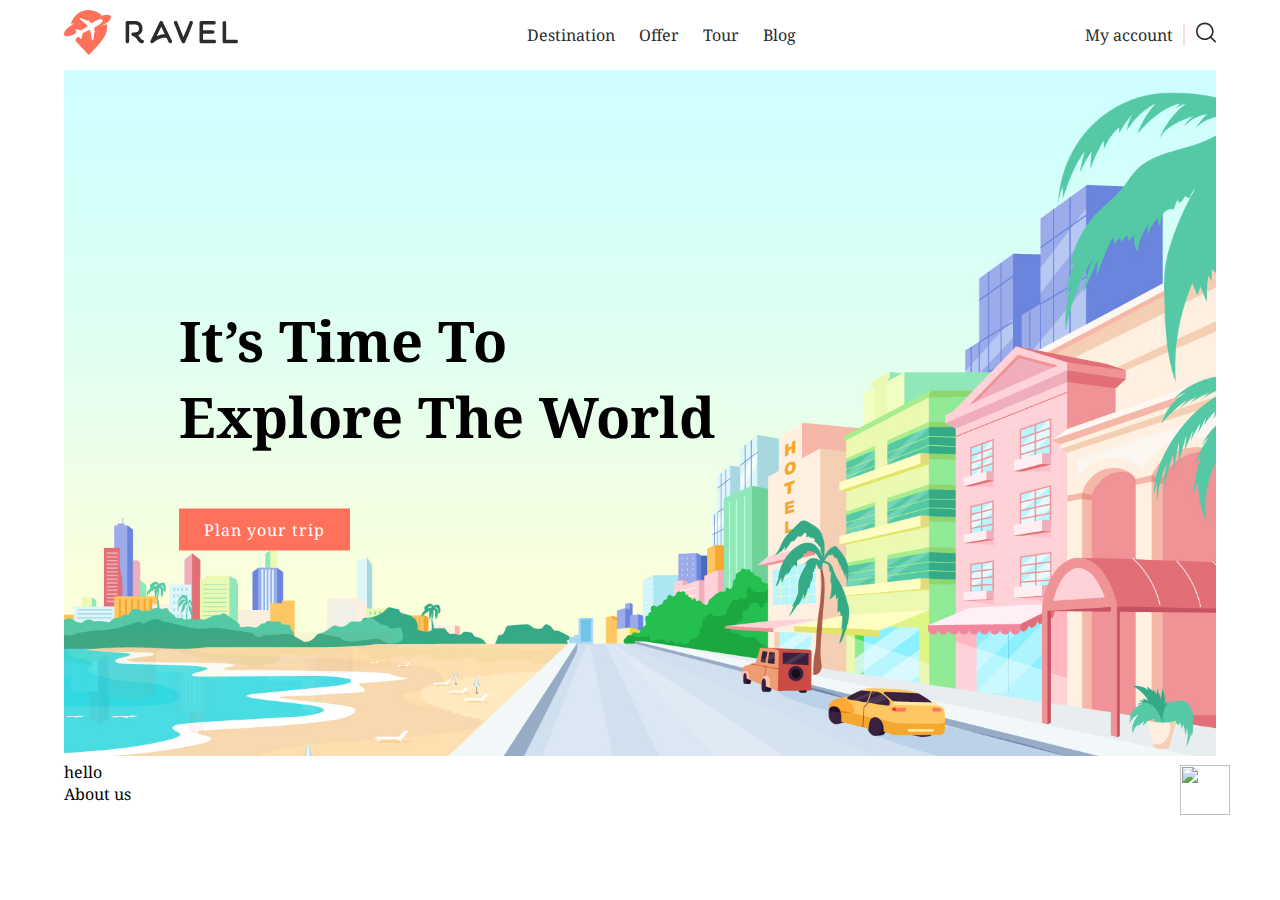
==== index.html @ 8230fc3e "first commit" ====
<!DOCTYPE html>
<html lang="en">
  <head>
    <meta charset="UTF-8" />
    <meta http-equiv="X-UA-Compatible" content="IE=edge" />
    <meta name="viewport" content="width=device-width, initial-scale=1.0" />
    <link rel="stylesheet" href="styles.css" />
    <link rel="preconnect" href="https://fonts.gstatic.com" />
    <link
      href="https://fonts.googleapis.com/css2?family=Noto+Serif:wght@400;700&display=swap"
      rel="stylesheet"
    />
    <link
      rel="icon"
      href="https://image.flaticon.com/icons/png/512/2070/2070857.png"
    />
    <title>World</title>
  </head>
  <body>
    <img class="button--top" src="https://image.flaticon.com/icons/png/512/992/992703.png" width="50" height="50" alt="" />
    <header>
      <a class="header__logo" href="#">
        <img src="img/logo.svg" alt="Ravel" />
      </a>
      <nav>
        <a href="#">Destination</a>
        <a href="#">Offer</a>
        <a href="#">Tour</a>
        <a href="#">Blog </a>
      </nav>
      <div class="acc_search">
        <a href="" class="acc__search"> My account </a>
        <div>
          <img src="img/search.svg" alt="Search" />
        </div>
      </div>
    </header>
    <main>
        <div class="main__banner">
            <img src="img/main_bg.png">
            <div class="main__info">
                <h1>It’s Time To <br>
                    Explore The World
                </h1>
                <button>
                    Plan your trip
                </button>
            </div>
        </div>

        <div>hello</div>
    </main>
    <section id="aboutus">About us</section>
  </body>
</html>
---- styles.css ----
* {
  margin: 0;
  padding: 0;
  font-family: "Noto Serif", serif;
}
a {
  text-decoration: none;
  color: #2c2c2c;
}

body {
  padding: 0 5%;
}
header {
  display: flex;
  align-items: center;
  height: 70px;
  justify-content: space-between;
  position: sticky;
  z-index: 1;
}
nav > a {
  margin: 0 10px;
}
.acc_search {
  display: flex;
  align-items: center;
}
.acc__search {
  display: flex;
  border-right: 2px solid rgba(241, 224, 221, 1);
  padding-right: 10px;
  margin-right: 10px;
}
.button--top {
  position: fixed;
  top: 85vh;
  right: 50px;
  z-index: 5;
}
main {
  position: sticky;
  top: 10px;
  height: calc(100vh-70px);
}
.main__banner {
  height: 100%;
  overflow-x: hidden;
  width: 100%;
}
.main__banner > img {
  width: 100%;
}
.main__info {
  position: absolute;
  top: 50%;
  left: 10%;
  transform: translateY(-50%);
}
.main__info > h1 {
    font-size: 56px;
    margin-bottom: 55px;
}
.main__info>button{
    border: none;
    padding: 10px 25px;
    font-size: 16px;
    background: rgba(255, 113, 91, 1);
    letter-spacing: 1px;
    color: white;
}
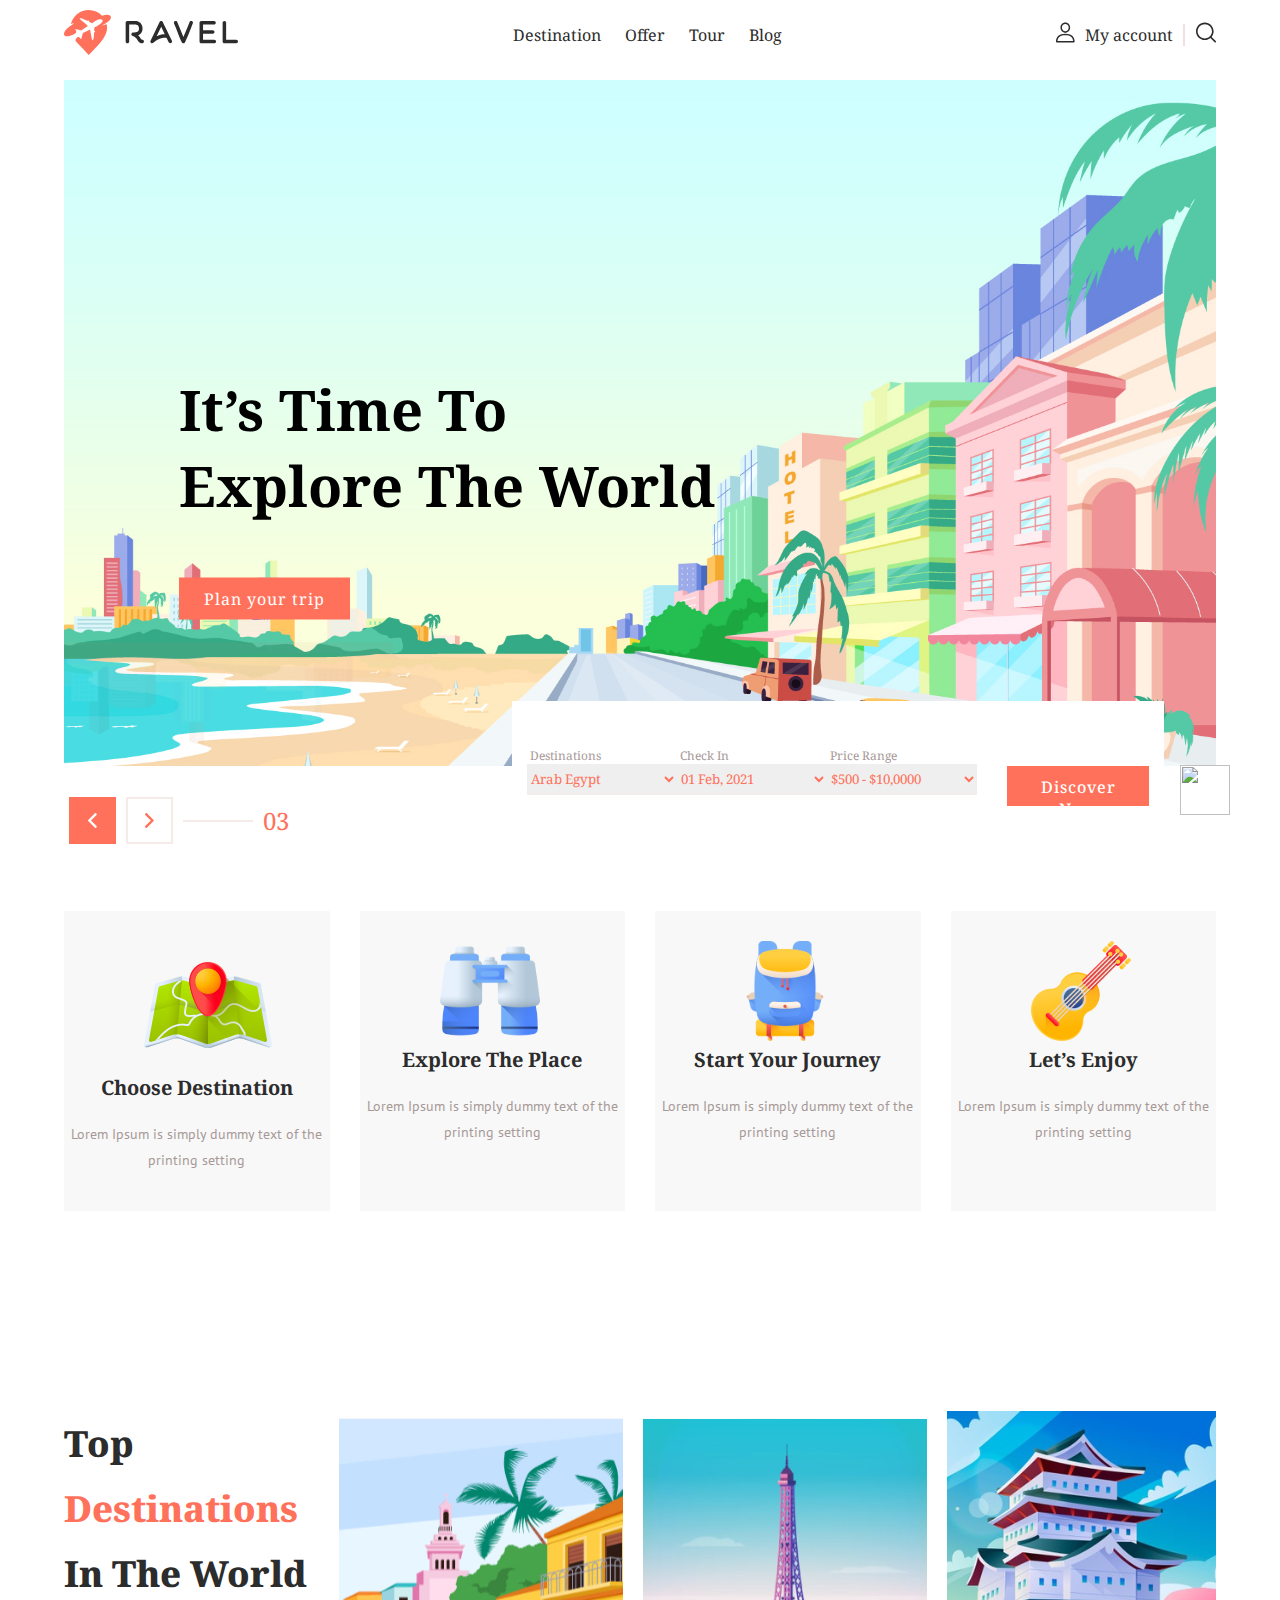
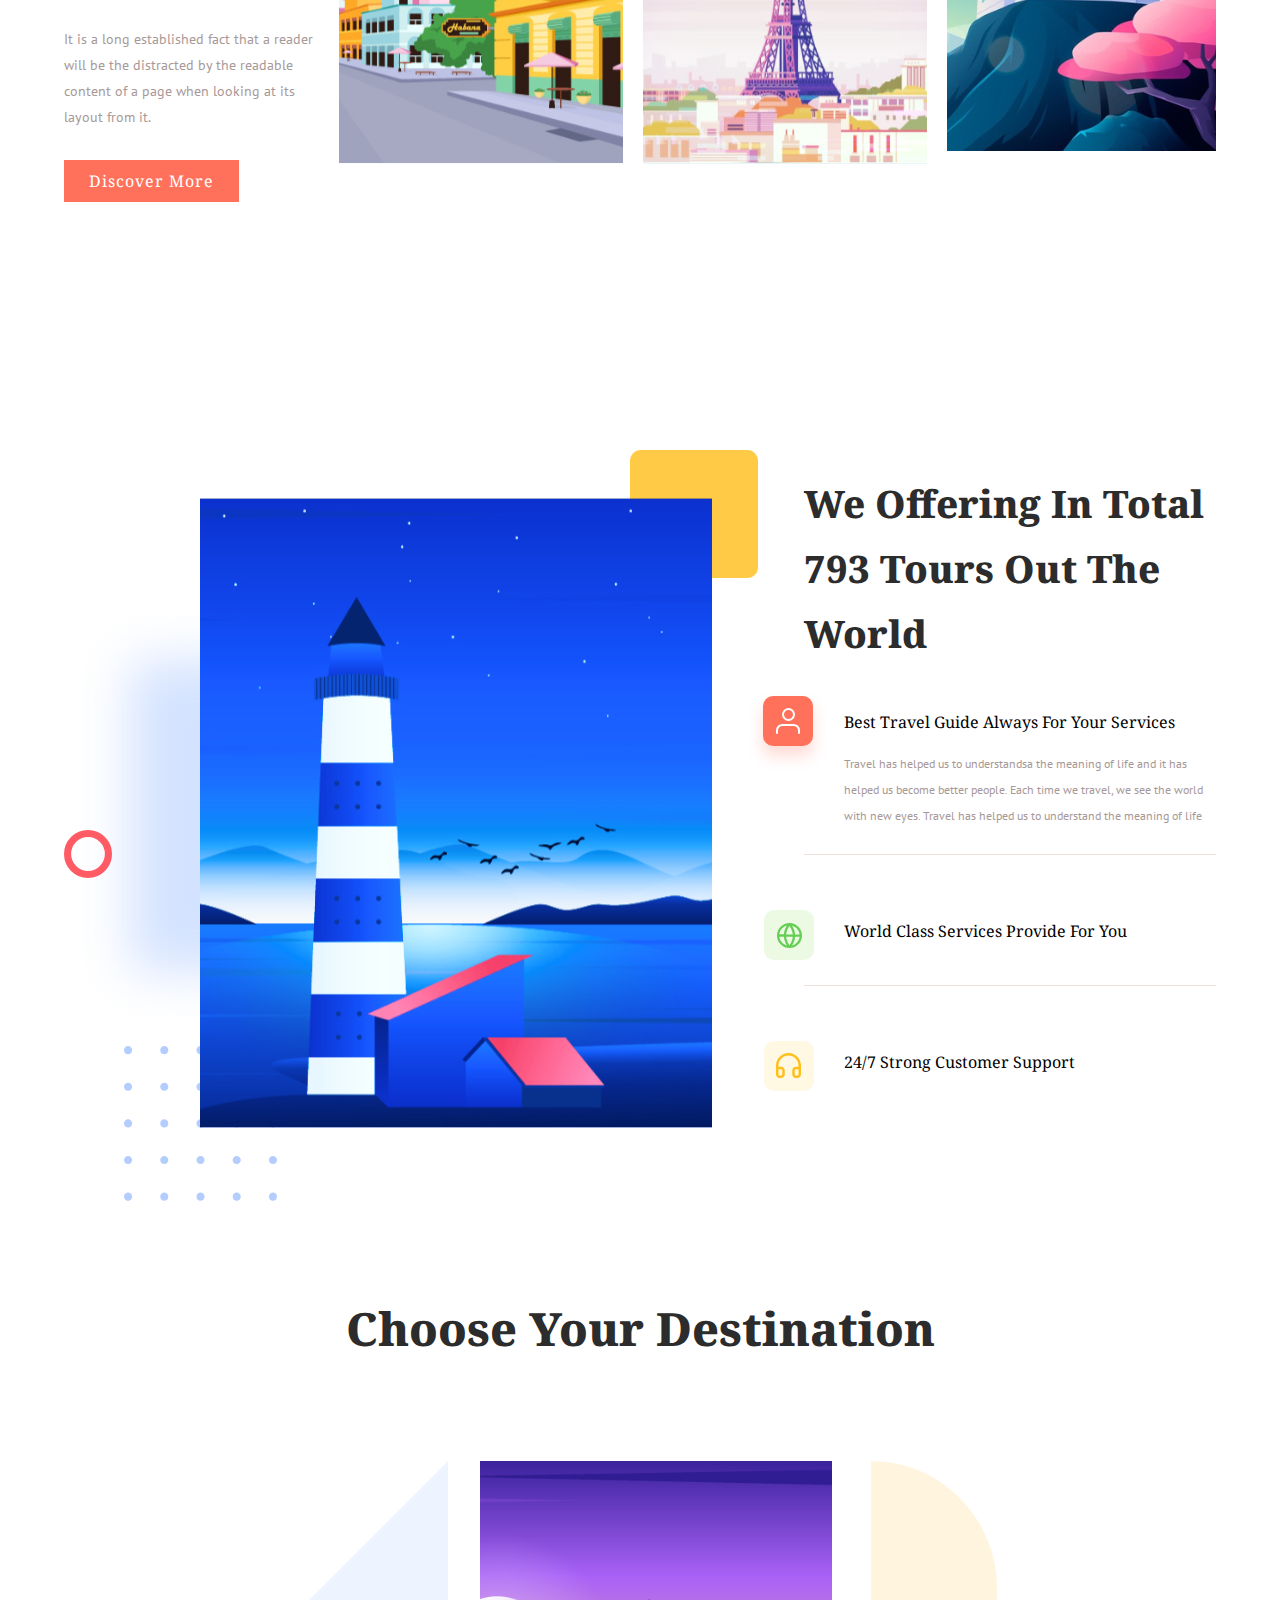
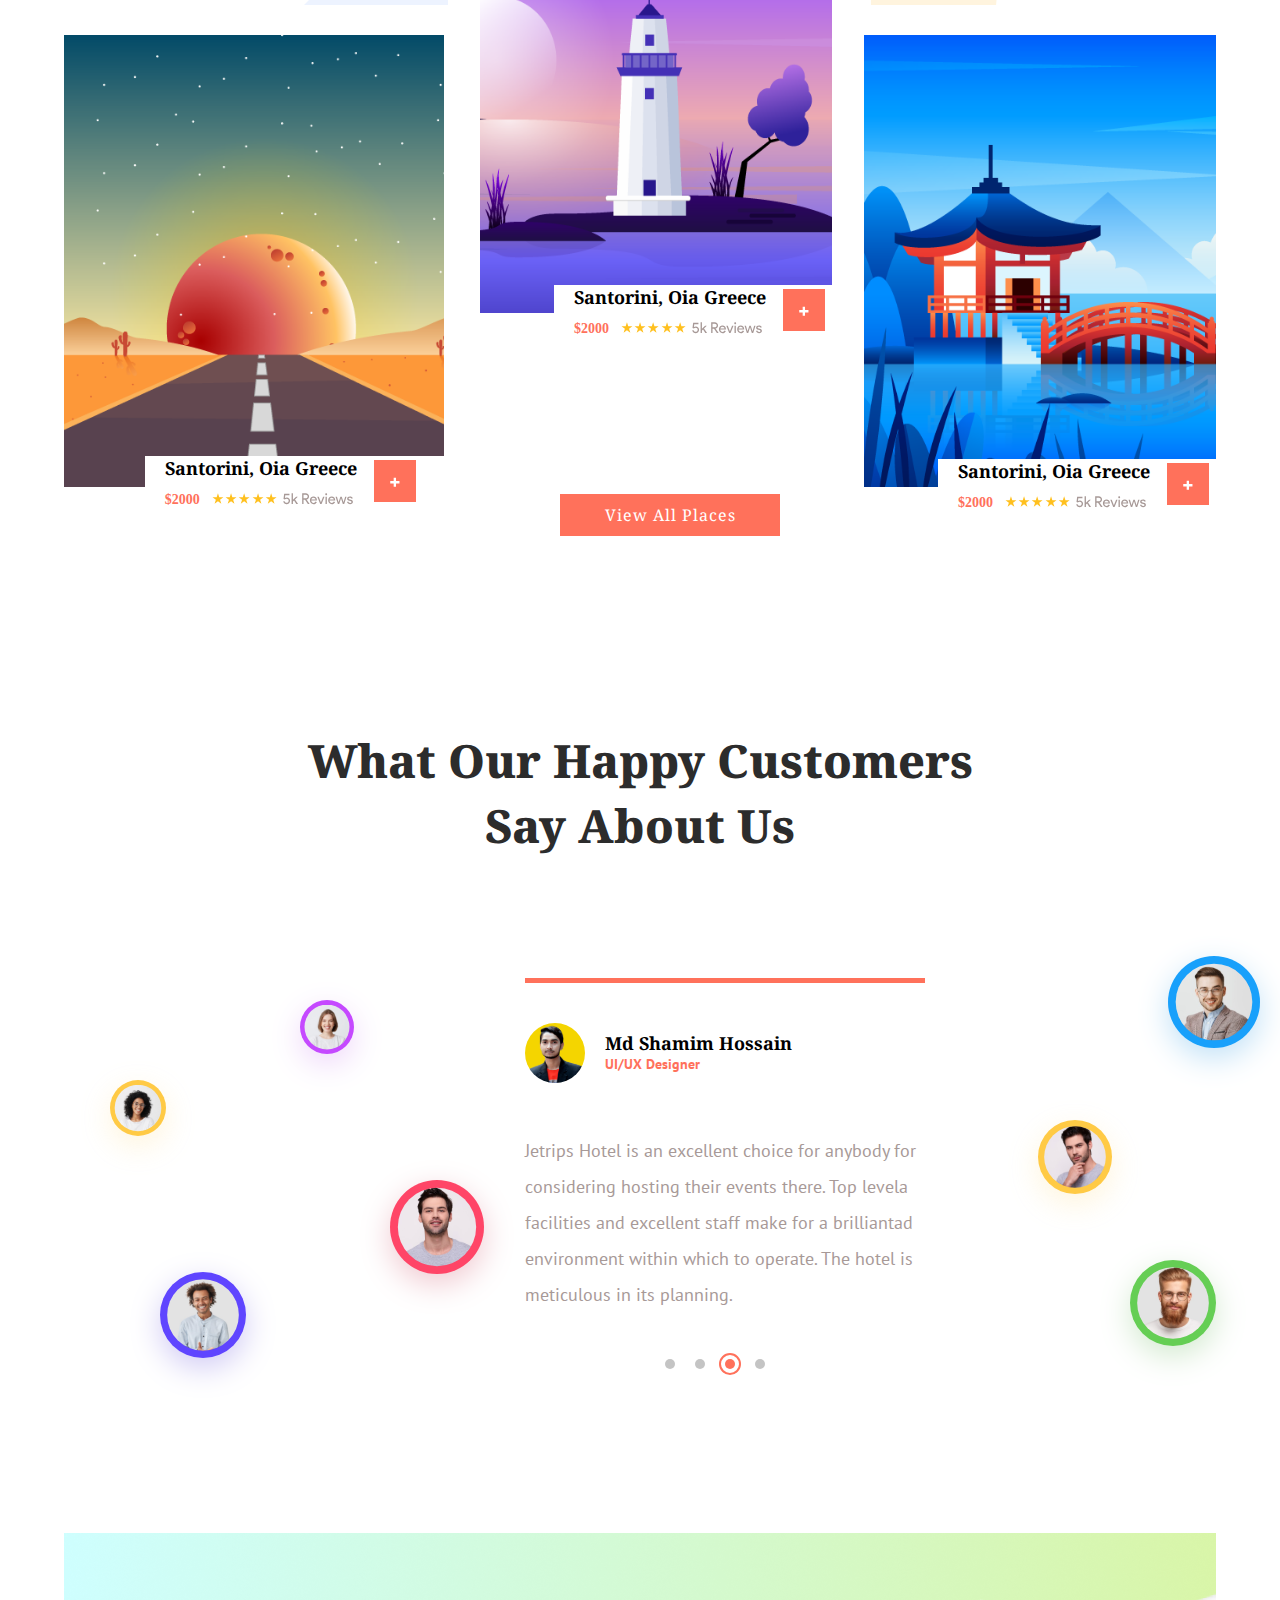
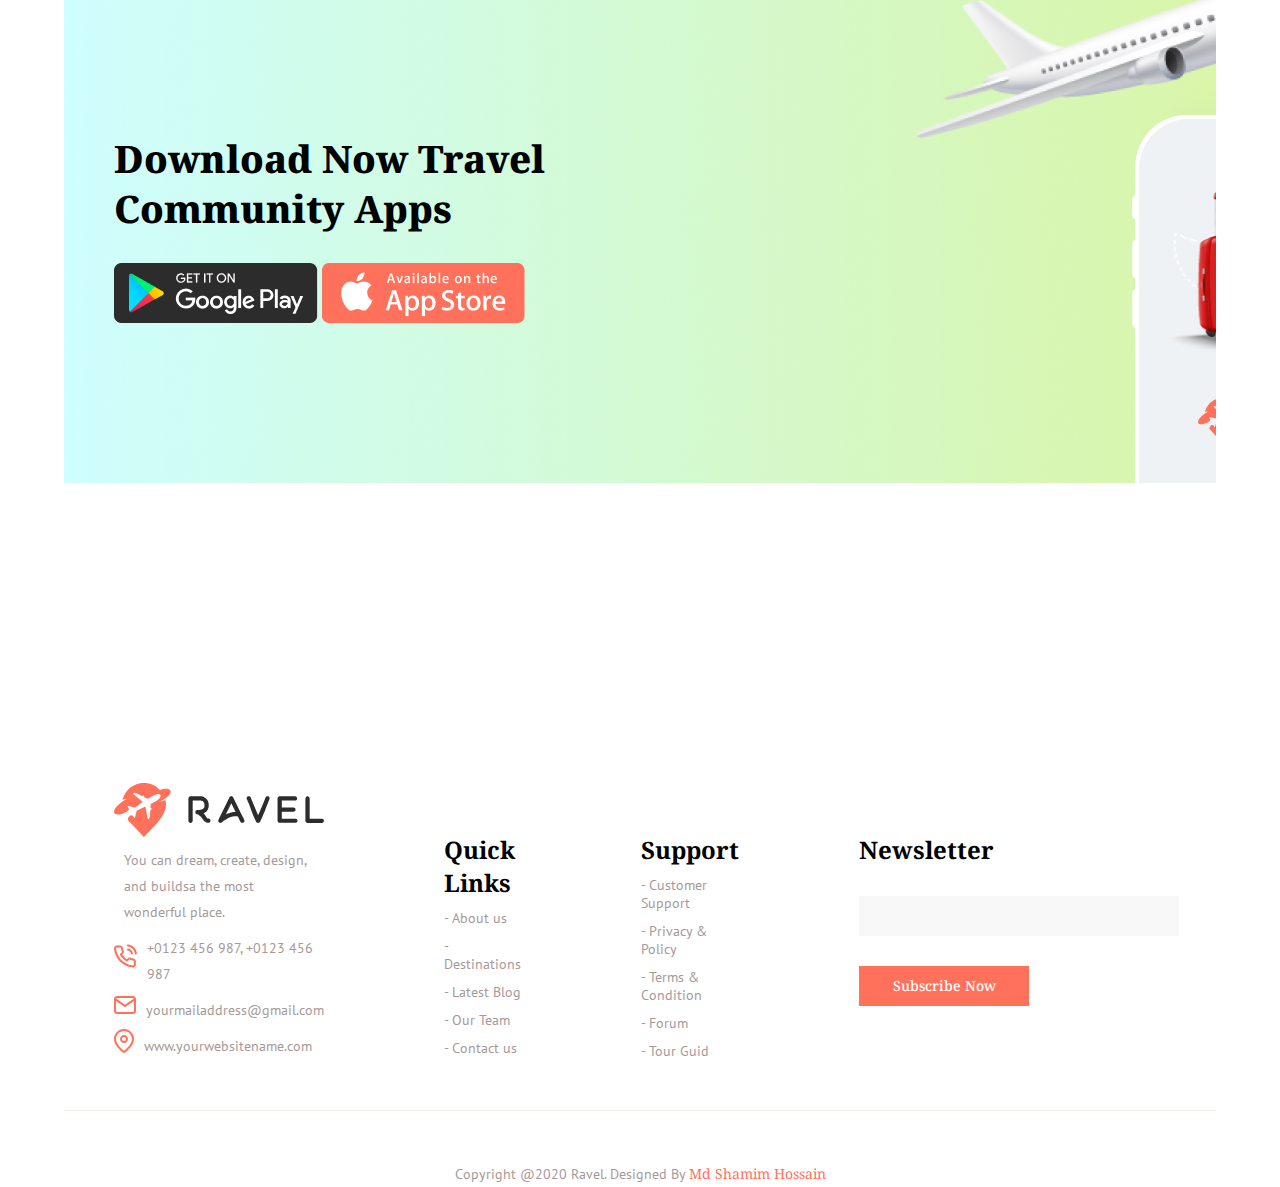
==== commit 9f4a64e5: "second commit" ====
--- a/index.html
+++ b/index.html
@@ -17,8 +17,24 @@
     <title>World</title>
   </head>
   <body>
-    <img class="button--top" src="https://image.flaticon.com/icons/png/512/992/992703.png" width="50" height="50" alt="" />
-    <header>
+    <img
+      class="button--top"
+      src="https://image.flaticon.com/icons/png/512/992/992703.png"
+      width="50"
+      height="50"
+      alt=""
+    />
+    <!-- <header class="lil_header">
+      <a href="#" class="logo_hand"><img src="img/logo.svg" alt=""></a>
+      <form action="file:///C:/Users/User/Documents/IT%20JS/lesson7%20colorfull/homepage.html"> 
+        <button class="burger">
+          <div class="burger_line"></div>
+          <div class="burger_line"></div>
+          <div class="burger_line"></div>
+        </button>
+      </form>
+    </header> -->
+    <header class="header">
       <a class="header__logo" href="#">
         <img src="img/logo.svg" alt="Ravel" />
       </a>
@@ -28,7 +44,32 @@
         <a href="#">Tour</a>
         <a href="#">Blog </a>
       </nav>
+      <div class="burger">
+        <span></span>
+        <span></span>
+        <span></span>
+      </div>
+      <div class="menu--burger">
+        <div>
+          <a href="">fhjdk</a>
+          <a href="">fhjdk</a>
+          <a href="">fhjdk</a>
+          <a href="">fhjdk</a>
+        </div>
+      </div>
+
+
+
+
+
+
+
+
+
       <div class="acc_search">
+        <div class="user">
+          <img src="img/user.svg" alt="Search" />
+        </div>
         <a href="" class="acc__search"> My account </a>
         <div>
           <img src="img/search.svg" alt="Search" />
@@ -36,20 +77,308 @@
       </div>
     </header>
     <main>
-        <div class="main__banner">
-            <img src="img/main_bg.png">
-            <div class="main__info">
-                <h1>It’s Time To <br>
-                    Explore The World
-                </h1>
-                <button>
-                    Plan your trip
-                </button>
+      <div class="main__banner">
+        <img src="img/main_bg.png" />
+        <div class="main__info">
+          <h1>
+            It’s Time To <br />
+            Explore The World
+          </h1>
+          <button>Plan your trip</button>
+        </div>
+      </div>
+      <div class="main_search">
+        <div class="range">
+          <img src="img/arrow_left.svg" alt="" />
+          <img src="img/arrow_right.svg" alt="" />
+          <div class="range--line"></div>
+          <div class="number">03</div>
+        </div>
+        <form class="main_filter">
+          <label class="field">
+            <span>Destinations</span>
+            <select name="" id="">
+              <option value="">Arab Egypt</option>
+              <option value="">Arab Egypt</option>
+              <option value="">Arab Egypt</option>
+            </select>
+          </label>
+          <label class="field">
+            <span>Check In</span>
+            <select name="" id="">
+              <option value="">01 Feb, 2021</option>
+              <option value="">01 Feb, 2021</option>
+              <option value="">01 Feb, 2021</option>
+            </select>
+          </label>
+          <label class="field">
+            <span>Price Range</span>
+            <select name="" id="">
+              <option value="">$500 - $10,0000</option>
+              <option value="">$500 - $10,0000</option>
+              <option value="">$500 - $10,0000</option>
+            </select>
+          </label>
+          <button class="discover">Discover Now</button>
+        </form>
+      </div>
+    </main>
+    <section class="blocks">
+      <div class="block">
+        <img src="img/map.svg" alt="" />
+        <div class="block_heading">Choose Destination</div>
+        <div class="block_text">
+          Lorem Ipsum is simply dummy text of the printing setting
+        </div>
+      </div>
+      <div class="block">
+        <img src="img/binocular.svg" alt="" />
+        <div class="block_heading">Explore The Place</div>
+        <div class="block_text">
+          Lorem Ipsum is simply dummy text of the printing setting
+        </div>
+      </div>
+      <div class="block">
+        <img src="img/backpack.svg" alt="" />
+        <div class="block_heading">Start Your Journey</div>
+        <div class="block_text">
+          Lorem Ipsum is simply dummy text of the printing setting
+        </div>
+      </div>
+      <div class="block">
+        <img src="img/ukelele.svg" alt="" />
+        <div class="block_heading">Let’s Enjoy</div>
+        <div class="block_text">
+          Lorem Ipsum is simply dummy text of the printing setting
+        </div>
+      </div>
+    </section>
+    <section class="destinations">
+      <div class="destinations_about">
+        <div class="destinations_heading">
+          Top <span>Destinations</span> In The World
+        </div>
+        <div class="block_text destinations_text">
+          It is a long established fact that a reader will be the distracted by
+          the readable content of a page when looking at its layout from it.
+        </div>
+        <button class="discover destinations_button">Discover More</button>
+      </div>
+      <img
+        src="img/Cuba.svg"
+        width="284"
+        height="360"
+        alt=""
+        class="destinations_img"
+      />
+      <div class="destinations_city1">Cuba City</div>
+      <img
+        src="img/Paris.svg"
+        width="284"
+        height="360"
+        alt=""
+        class="destinations_img"
+      />
+      <div class="destinations_city2">Paris</div>
+      <img
+        src="img/japan.svg"
+        width="284"
+        height="340"
+        alt=""
+        class="destinations_img"
+      />
+      <div class="destinations_city3">Japan</div>
+    </section>
+    <section class="lighthouse">
+      <div class="picture">
+        <img
+          src="img/square.svg"
+          width="128"
+          height="128"
+          alt=""
+          class="square"
+        />
+        <img
+          src="img/points.svg"
+          width="153"
+          height="155"
+          alt=""
+          class="points"
+        />
+        <img
+          src="img/shadow.svg"
+          width="232"
+          height="552"
+          alt=""
+          class="shadow"
+        />
+        <img
+          src="img/circle.svg"
+          width="48"
+          height="48"
+          alt=""
+          class="circle"
+        />
+        <img
+          src="img/lighthouse.svg"
+          width="512"
+          height="630"
+          alt=""
+          class="lighthouse_img"
+        />
+      </div>
+      <div class="lighthouse_column">
+        <div class="lighthouse_heading">
+          We Offering In Total 793 Tours Out The World
+        </div>
+        <div class="lineblocks">
+          <div class="lineblock lineblock1">
+            <div class="lineblock_">
+              <img src="img/lighthouse_icon1.svg" alt="" />
+              <div class="lineblock_heading1">
+                Best Travel Guide Always For Your Services
+              </div>
             </div>
-        </div>
-
-        <div>hello</div>
-    </main>
-    <section id="aboutus">About us</section>
+            <div class="lineblock_text">
+              Travel has helped us to understandsa the meaning of life and it
+              has helped us become better people. Each time we travel, we see
+              the world with new eyes. Travel has helped us to understand the
+              meaning of life
+            </div>
+          </div>
+          <div class="lineblock">
+            <img src="img/lighthouse_icon2.svg" alt="" />
+            <div class="lineblock_heading">
+              World Class Services Provide For You
+            </div>
+          </div>
+          <div class="lineblock">
+            <img src="img/lighthouse_icon3.svg" alt="" />
+            <div class="lineblock_heading">24/7 Strong Customer Support</div>
+          </div>
+        </div>
+      </div>
+    </section>
+    <div class="heading1">Choose Your Destination</div>
+    <section class="pictures1">
+      <div class="triangle">
+        <img src="img/triangle.svg" class="triangle_picture" alt="" />
+        <img src="img/red_moon.png" alt="" class="picture1" />
+        <div class="block_onpicture">
+          <div class="heading_onpicture">Santorini, Oia Greece</div>
+          <div class="line_onpicture">
+            <div class="price_onpicture">$2000</div>
+            <img src="img/stars.svg" alt="" class="stars" />
+            <img src="img/plus.svg" alt="" class="plus" />
+          </div>
+        </div>
+      </div>
+      <div class="nothing_onpicture">
+        <img src="img/temple.png" alt="" class="picture1_2 picture1" />
+        <div class="block_onpicture">
+          <div class="heading_onpicture">Santorini, Oia Greece</div>
+          <div class="line_onpicture">
+            <div class="price_onpicture">$2000</div>
+            <img src="img/stars.svg" alt="" class="stars" />
+            <img src="img/plus.svg" alt="" class="plus" />
+          </div>
+        </div>
+        <button class="button_onpicture">View All Places</button>
+      </div>
+      <div class="fourth_of_circle">
+        <img
+          src="img/fourt_of_circle.svg"
+          class="fourth_of_circle_picture"
+          alt=""
+        />
+        <img src="img/chines_temple.png" alt="" class="picture1" />
+        <div class="block_onpicture">
+          <div class="heading_onpicture">Santorini, Oia Greece</div>
+          <div class="line_onpicture">
+            <div class="price_onpicture">$2000</div>
+            <img src="img/stars.svg" alt="" class="stars" />
+            <img src="img/plus.svg" alt="" class="plus" />
+          </div>
+        </div>
+      </div>
+    </section>
+    <div class="heading2">
+      What Our Happy Customers <br />
+      Say About Us
+    </div>
+    <section class="profile_section">
+      <img src="img/profile14.svg" alt="" class="profile1">
+      <img src="img/profile2.svg" alt="" class="profile2">
+      <img src="img/profile3.svg" alt="" class="profile3">
+      <img src="img/profile4.svg" alt="" class="profile4">
+      <div class="block_profile">
+        <div class="first_line">
+          <img src="img/profile.svg" alt="" class="profile">
+          <div class="column1">
+            <div class="heading_profile">Md Shamim Hossain</div>
+            <div class="profession">UI/UX Designer</div>
+          </div>
+        </div>
+        <div class="text_profile">
+          Jetrips Hotel is an excellent choice for anybody for <br> considering hosting their events there. Top levela <br> facilities and excellent staff make for a brilliantad <br> environment within which to operate. The hotel is <br> meticulous in its planning.
+        </div>
+        <img src="img/points2.svg" alt="" class="points2">
+      </div>
+      <img src="img/profile5.svg" alt="" class="profile5">
+      <img src="img/profile6.svg" alt="" class="profile6">
+      <img src="img/profile7.svg" alt="" class="profile7">
+    </section>
+    <section class="advertising">
+      <div class="heading">Download Now Travel <br>
+        Community Apps</div>
+        <img src="img/google play.png" alt="">
+        <img src="img/apple store.png" alt="">
+    </section>
+    <footer>
+      <div class="columns11">
+        <div class="columns1">
+          <img src="img/logo.svg" alt="" class="logo_end">
+          <div class="text_end">You can dream, create, design, and buildsa the most <br> wonderful place.</div>
+          <div class="icons1">
+            <img src="img/phone.svg" alt="">
+            <div class="text_end">+0123 456 987, +0123 456 987</div>
+          </div>
+          <div class="icons1">
+            <img src="img/email.svg" alt="">
+            <div class="text_end">yourmailaddress@gmail.com</div>
+          </div>
+          <div class="icons1">
+            <img src="img/adress.svg" alt="">
+            <div class="text_end">www.yourwebsitename.com</div>
+          </div>
+        </div>
+        <div class="columns2">
+          <div class="heading_column">Quick Links</div>
+          <a href="">- About us</a>
+          <a href="">- Destinations</a>
+          <a href="">- Latest Blog</a>
+          <a href="">- Our Team</a>
+          <a href="">- Contact us</a>
+        </div>
+      </div>
+      <div class="columns22">
+        <div class="columns3">
+          <div class="heading_column">Support</div>
+          <a href="">- Customer Support</a>
+          <a href="">- Privacy & Policy</a>
+          <a href="">- Terms & Condition</a>
+          <a href="">- Forum</a>
+          <a href="">- Tour Guid</a>
+        </div>
+        <div class="columns4">
+          <div class="heading_column">Newsletter</div>
+          <form action="">
+            <input type="text" >
+            <button>Subscribe Now</button>
+          </form>
+        </div>
+      </div>
+    </footer>
+    <div class="end">Copyright @2020 Ravel. Designed By <a href="">Md Shamim Hossain</a> </div>
   </body>
 </html>
--- a/styles.css
+++ b/styles.css
@@ -1,3 +1,5 @@
+@import url("https://fonts.googleapis.com/css2?family=PT+Sans&display=swap");
+
 * {
   margin: 0;
   padding: 0;
@@ -7,7 +9,9 @@
   text-decoration: none;
   color: #2c2c2c;
 }
-
+.lil_header {
+  display: none;
+}
 body {
   padding: 0 5%;
 }
@@ -40,8 +44,7 @@
 }
 main {
   position: sticky;
-  top: 10px;
-  height: calc(100vh-70px);
+  margin-top: 10px;
 }
 .main__banner {
   height: 100%;
@@ -58,14 +61,746 @@
   transform: translateY(-50%);
 }
 .main__info > h1 {
-    font-size: 56px;
-    margin-bottom: 55px;
-}
-.main__info>button{
-    border: none;
-    padding: 10px 25px;
-    font-size: 16px;
-    background: rgba(255, 113, 91, 1);
-    letter-spacing: 1px;
-    color: white;
-}
+  font-size: 56px;
+  margin-bottom: 55px;
+}
+.main__info > button {
+  border: none;
+  padding: 10px 25px;
+  font-size: 16px;
+  background: rgba(255, 113, 91, 1);
+  letter-spacing: 1px;
+  color: white;
+}
+.user {
+  margin-right: 10px;
+}
+
+.range {
+  display: flex;
+  align-items: center;
+  margin-top: 35px;
+  height: 60px;
+  transform: translateY(-100%);
+  width: 20%;
+}
+.range--line {
+  background: rgba(245, 235, 233, 1);
+  width: 150px;
+  height: 2px;
+}
+.number {
+  font-size: 24px;
+  color: rgba(255, 113, 91, 1);
+}
+.range > * {
+  margin: 0 5px;
+}
+
+.main_filter {
+  width: 54%;
+  background: rgba(255, 255, 255, 1);
+  height: 140px;
+  align-items: center;
+  transform: translateY(-50%);
+  padding: 0 15px;
+  display: flex;
+  margin-left: 218px;
+}
+.main_search {
+  display: flex;
+  align-items: flex-end;
+  /* margin-right: -805px; */
+}
+.main_search > img {
+  height: 100%;
+}
+.field {
+  display: flex;
+  flex-direction: column;
+}
+.field > span {
+  color: rgba(167, 153, 151, 1);
+  font-size: 12px;
+  margin-left: 3px;
+}
+
+.field > select {
+  color: rgba(255, 113, 91, 1);
+  border: none;
+  border-bottom: 1px solid rgba(245, 235, 233, 1);
+  width: 150px;
+  padding: 5px 0;
+  outline: none;
+}
+.discover {
+  border: none;
+  padding: 10px 25px;
+  font-size: 16px;
+  background: rgba(255, 113, 91, 1);
+  letter-spacing: 1px;
+  color: white;
+  margin-left: 30px;
+}
+
+.blocks {
+  display: flex;
+  position: st;
+}
+.block {
+  background: rgba(248, 248, 248, 1);
+  width: 300px;
+  height: 300px;
+  margin-left: 30px;
+}
+.block:first-child {
+  margin-left: 0;
+}
+.block > img {
+  align-items: center;
+  margin-left: 80px;
+  margin-top: 30px;
+}
+.block_heading {
+  font-weight: bold;
+  font-size: 20px;
+  text-align: center;
+  color: #2c2c2c;
+}
+.block_text {
+  font-style: normal;
+  font-weight: normal;
+  font-size: 14px;
+  line-height: 26px;
+  text-align: center;
+  color: #a79997;
+  font-family: "PT Sans";
+  margin-top: 20px;
+}
+.destinations {
+  display: flex;
+  margin-top: 200px;
+}
+.destinations_heading {
+  font-style: normal;
+  font-weight: 800;
+  font-size: 36px;
+  line-height: 65px;
+  color: #2c2c2c;
+}
+.destinations_heading > span {
+  color: rgba(255, 113, 91, 1);
+}
+.destinations_about {
+  max-width: 320px;
+  width: 100%;
+  height: 400px;
+}
+.destinations_text {
+  text-align: left;
+}
+.destinations_button {
+  margin-top: 30px;
+  margin-left: 0;
+}
+.destinations_img {
+  margin-left: 20px;
+}
+
+.destinations_city1 {
+  position: absolute;
+  top: 1760px;
+  left: 420px;
+  z-index: 4;
+  font-weight: bold;
+  font-size: 20px;
+  color: #ffffff;
+}
+.destinations_city2 {
+  position: absolute;
+  top: 1760px;
+  left: 726px;
+  z-index: 4;
+  font-weight: bold;
+  font-size: 20px;
+  color: #ffffff;
+}
+.destinations_city3 {
+  position: absolute;
+  top: 1760px;
+  left: 1030px;
+  z-index: 4;
+  font-weight: bold;
+  font-size: 20px;
+  color: #ffffff;
+}
+.lighthouse_img {
+  left: 200px;
+  top: 2098px;
+  position: absolute;
+}
+.square {
+  left: 630px;
+  top: 2050px;
+  position: absolute;
+}
+.circle {
+  left: 5%;
+  top: 2430px;
+  position: absolute;
+}
+.points {
+  position: absolute;
+  left: 9.7%;
+  top: 2646px;
+}
+.shadow {
+  left: 80px;
+  top: 2140px;
+  position: absolute;
+}
+.lighthouse_heading {
+  font-weight: 800;
+  font-size: 38px;
+  line-height: 65px;
+  color: #2c2c2c;
+  margin-top: 260px;
+  margin-left: 740px;
+}
+
+.lighthouse_column {
+  display: flex;
+  flex-direction: column;
+}
+.lineblocks {
+  margin-left: 740px;
+}
+.lineblock {
+  display: flex;
+}
+.lineblock_heading {
+  margin-top: 40px;
+  margin-left: 30px;
+}
+.lineblock_heading1 {
+  margin-top: 20px;
+  margin-left: 16px;
+}
+.lineblock > img {
+  margin-top: 30px;
+}
+
+.lineblock_ {
+  display: flex;
+}
+.lineblock1 {
+  flex-direction: column;
+}
+.lineblock_text {
+  font-family: "PT Sans";
+  font-weight: normal;
+  font-size: 12px;
+  line-height: 26px;
+  color: #a79997;
+  margin-left: 40px;
+  margin-top: -20px;
+}
+.lineblock_ > img {
+  margin-left: -56px;
+}
+.lineblock > img {
+  margin-left: -40px;
+}
+.lineblock {
+  border-top: 1px solid rgba(241, 224, 221, 1);
+  padding: 25px 0;
+}
+.lineblock1 {
+  border-top: none;
+}
+
+.heading1 {
+  font-style: normal;
+  font-weight: 800;
+  font-size: 46px;
+  line-height: 65px;
+  color: #2c2c2c;
+  margin-top: 180px;
+  text-align: center;
+}
+
+.nothing_onpicture {
+  margin-left: 32px;
+}
+.picture1_2 {
+  margin-top: 0px;
+}
+
+.picture1 {
+  max-width: 380px;
+  height: 452px;
+  width: 100%;
+  margin-top: 100px;
+}
+.triangle,
+.fourth_of_circle {
+  display: flex;
+  flex-direction: column;
+}
+.fourth_of_circle {
+  margin-left: 32px;
+}
+.pictures1 {
+  display: flex;
+}
+.triangle_picture {
+  width: 144px;
+  height: 144px;
+  margin-left: 240px;
+  margin-bottom: -70px;
+  margin-top: 100px;
+}
+.fourth_of_circle_picture {
+  width: 140px;
+  height: 144px;
+  margin-left: 0px;
+  margin-bottom: -70px;
+  margin-top: 100px;
+}
+.heading_onpicture {
+  font-style: normal;
+  font-weight: bold;
+  font-size: 18px;
+  margin-left: 20px;
+}
+.price_onpicture {
+  font-family: Product Sans;
+  color: rgba(255, 113, 91, 1);
+  font-weight: bold;
+  font-size: 14px;
+  margin-top: 12px;
+  margin-left: 20px;
+}
+.line_onpicture {
+  display: flex;
+}
+.stars {
+  margin-left: 10px;
+  width: 146px;
+  height: 18px;
+  margin-top: 10px;
+}
+.plus {
+  width: 42px;
+  height: 42px;
+  margin-left: 18px;
+  margin-top: -20px;
+}
+.block_onpicture {
+  width: 300px;
+  height: 89px;
+  margin-top: -8%;
+  background: #ffffff;
+  margin-left: 21%;
+}
+.nothing_onpicture {
+  display: flex;
+  flex-direction: column;
+}
+.button_onpicture {
+  border: none;
+  padding: 10px 25px;
+  font-size: 16px;
+  background: rgba(255, 113, 91, 1);
+  letter-spacing: 1px;
+  color: white;
+  width: 220px;
+  margin-left: 80px;
+  margin-top: 120px;
+}
+
+.heading2 {
+  font-style: normal;
+  font-weight: 800;
+  font-size: 46px;
+  line-height: 65px;
+  color: #2c2c2c;
+  margin-top: 180px;
+  text-align: center;
+}
+.first_line {
+  display: flex;
+}
+.column1 {
+  display: flex;
+  flex-direction: column;
+  margin-left: 20px;
+}
+.heading_profile {
+  font-weight: bold;
+  font-size: 18px;
+  margin-top: 8px;
+}
+.profile {
+  width: 60px;
+  height: 60px;
+}
+.profession {
+  font-family: "PT Sans";
+  color: #ff715b;
+  font-weight: bold;
+  font-size: 14px;
+}
+.block_profile {
+  margin-left: 40%;
+  align-items: center;
+  width: 400px;
+  height: 470px;
+  margin-top: 120px;
+  border-top: 5px solid #ff715b;
+  padding: 40px 0;
+}
+.text_profile {
+  font-family: "PT Sans";
+  font-style: normal;
+  font-weight: normal;
+  font-size: 18px;
+  line-height: 36px;
+  color: #a79997;
+  margin-top: 50px;
+}
+.points2 {
+  margin-left: 140px;
+  margin-top: 40px;
+}
+.profile_section {
+  display: flex;
+}
+.profile1 {
+  left: 270px;
+  top: 4180px;
+  position: absolute;
+}
+.profile2 {
+  left: 80px;
+  top: 4260px;
+  position: absolute;
+}
+.profile3 {
+  left: 360px;
+  top: 4360px;
+  position: absolute;
+}
+.profile4 {
+  left: 130px;
+  top: 4452px;
+  position: absolute;
+}
+.profile5 {
+  left: 1008px;
+  top: 4300px;
+  position: absolute;
+}
+.profile6 {
+  left: 1138px;
+  top: 4136px;
+  position: absolute;
+}
+.profile7 {
+  left: 1100px;
+  top: 4440px;
+  position: absolute;
+}
+.advertising {
+  background: url(img/advertising.png);
+  background-repeat: no-repeat;
+  background-size: inherit;
+  height: 400px;
+  padding: 200px 50px;
+}
+.heading {
+  font-weight: 800;
+  font-size: 38px;
+  line-height: 50px;
+}
+.advertising > img {
+  margin-top: 30px;
+}
+footer {
+  display: flex;
+  margin-bottom: 50px;
+  border-bottom: 1px solid rgba(245, 235, 233, 1);
+  padding: 50px 50px;
+}
+.columns1,
+.columns2,
+.columns3,
+.columns4 {
+  display: flex;
+  flex-direction: column;
+}
+.text_end {
+  font-family: "PT Sans";
+  font-style: normal;
+  font-weight: normal;
+  font-size: 14px;
+  line-height: 26px;
+  color: #a79997;
+  margin-top: 10px;
+  margin-left: 10px;
+}
+.icons1 {
+  display: flex;
+}
+.heading_column {
+  font-weight: bold;
+  font-size: 24px;
+  color: #000000;
+}
+.columns2,
+.columns3,
+.columns4 {
+  margin-left: 120px;
+  margin-top: 50px;
+}
+.columns2 > a,
+.columns3 > a {
+  font-family: "PT Sans";
+  color: #a79997;
+  font-weight: normal;
+  font-size: 14px;
+  margin-top: 10px;
+}
+.columns2 > a:first-child,
+.columns3 > a:first-child {
+  margin-top: 30px;
+}
+form > button {
+  background: #ff715b;
+  font-weight: 500;
+  font-size: 14px;
+  text-align: center;
+  color: #ffffff;
+  border: none;
+  width: 170px;
+  height: 40px;
+  margin-top: 30px;
+}
+form > input {
+  background: #f8f8f8;
+  border: 1px solid #f5ebe9;
+  box-sizing: border-box;
+  border: none;
+  outline: none;
+  width: 320px;
+  height: 40px;
+  margin-top: 30px;
+}
+.end {
+  font-family: "PT Sans";
+  font-style: normal;
+  font-weight: normal;
+  font-size: 14px;
+  line-height: 26px;
+  color: #a79997;
+  text-align: center;
+}
+.end > a {
+  color: rgba(255, 113, 91, 1);
+}
+
+.burger {
+  display: none;
+  position: absolute;
+  right: 80px;
+  top: 18px;
+}
+.burger > span {
+  width: 35px;
+  height: 3px;
+  border-radius: 3px;
+  background: #000000;
+  display: block;
+  margin-top: 5px;
+}
+.burger > span :first-child {
+  margin-bottom: 5px;
+}
+.burger > span :last-child {
+  margin-top: 5px;
+}
+.menu--burger {
+  position: absolute;
+  top: 50px;
+  right: 0;
+  width: 150px;
+  height: 100px;
+  background: #acacac;
+  display: flex;
+  flex-direction: column;
+  padding: 20px;
+  opacity: 0;
+  width: 0;
+  height: 0;
+  transition: all 1s linear;
+}
+.burger:hover + .menu--burger {
+  opacity: 1;
+}
+.columns11,
+.columns22 {
+  display: flex;
+}
+
+@media (min-width: 320px) and (max-width: 576px) {
+  nav,
+  .acc__search {
+    display: none;
+  }
+  .main__info > h1 {
+    font-size: 26px;
+  }
+  .burger {
+    width: 35px;
+    height: auto;
+    display: flex;
+    flex-direction: column;
+  }
+  .main_filter {
+    flex-flow: column;
+    width: 200px;
+    position: absolute;
+    right: 0;
+    transform: translateY(10%);
+  }
+  
+  .field {
+    margin-top: 10px;
+  }
+  .blocks {
+    margin-top: 500px;
+    flex-flow: column;
+    align-items: center;
+  }
+  .block {
+    margin-left: 0;
+    margin-top: 30px;
+  }
+  .range {
+    margin-top: 600px;
+  }
+  .picture,
+  .triangle_picture,
+  .fourth_of_circle_picture,
+  .profile1,
+  .profile2,
+  .profile3,
+  .profile4,
+  .profile5,
+  .profile6,
+  .profile7 {
+    display: none;
+  }
+  .lighthouse_heading {
+    margin-left: 0;
+  }
+  .lineblocks {
+    margin-left: 40px;
+  }
+  .pictures1 {
+    flex-flow: column;
+    align-items: center;
+  }
+  .block_profile {
+    margin-left: 40px;
+  }
+  footer {
+    flex-flow: column;
+  }
+  .columns1,
+  .columns3 {
+    margin-left: 0;
+  }
+  .destinations{
+    flex-flow: column;
+  }
+}
+
+@media (max-width: 756px) {
+  nav,
+  .acc__search {
+    display: none;
+  }
+  .burger {
+    width: 35px;
+    height: auto;
+    display: flex;
+    flex-direction: column;
+  }
+  .main_filter {
+    flex-flow: column;
+    width: 200px;
+    position: absolute;
+    right: 0;
+  }
+  .field {
+    margin-top: 10px;
+  }
+  .blocks {
+    margin-top: 100px;
+    flex-flow: column;
+    align-items: center;
+  }
+  .block {
+    margin-left: 0;
+    margin-top: 30px;
+  }
+  .range {
+    margin-top: 60px;
+  }
+  .picture,
+  .triangle_picture,
+  .fourth_of_circle_picture,
+  .profile1,
+  .profile2,
+  .profile3,
+  .profile4,
+  .profile5,
+  .profile6,
+  .profile7 {
+    display: none;
+  }
+  .lighthouse_heading {
+    margin-left: 0;
+  }
+  .lineblocks {
+    margin-left: 40px;
+  }
+  .pictures1 {
+    flex-flow: column;
+    align-items: center;
+  }
+  .block_profile {
+    margin-left: 40px;
+  }
+  footer {
+    flex-flow: column;
+  }
+  .columns1,
+  .columns3 {
+    margin-left: 0;
+  }
+  .destinations{
+    flex-flow: column;
+  }
+}
+
+@media (max-width: 992px) {
+}
+
+@media (max-width: 1100px) {
+  .field {
+    flex-wrap: wrap;
+    justify-content: flex-start;
+  }
+}
